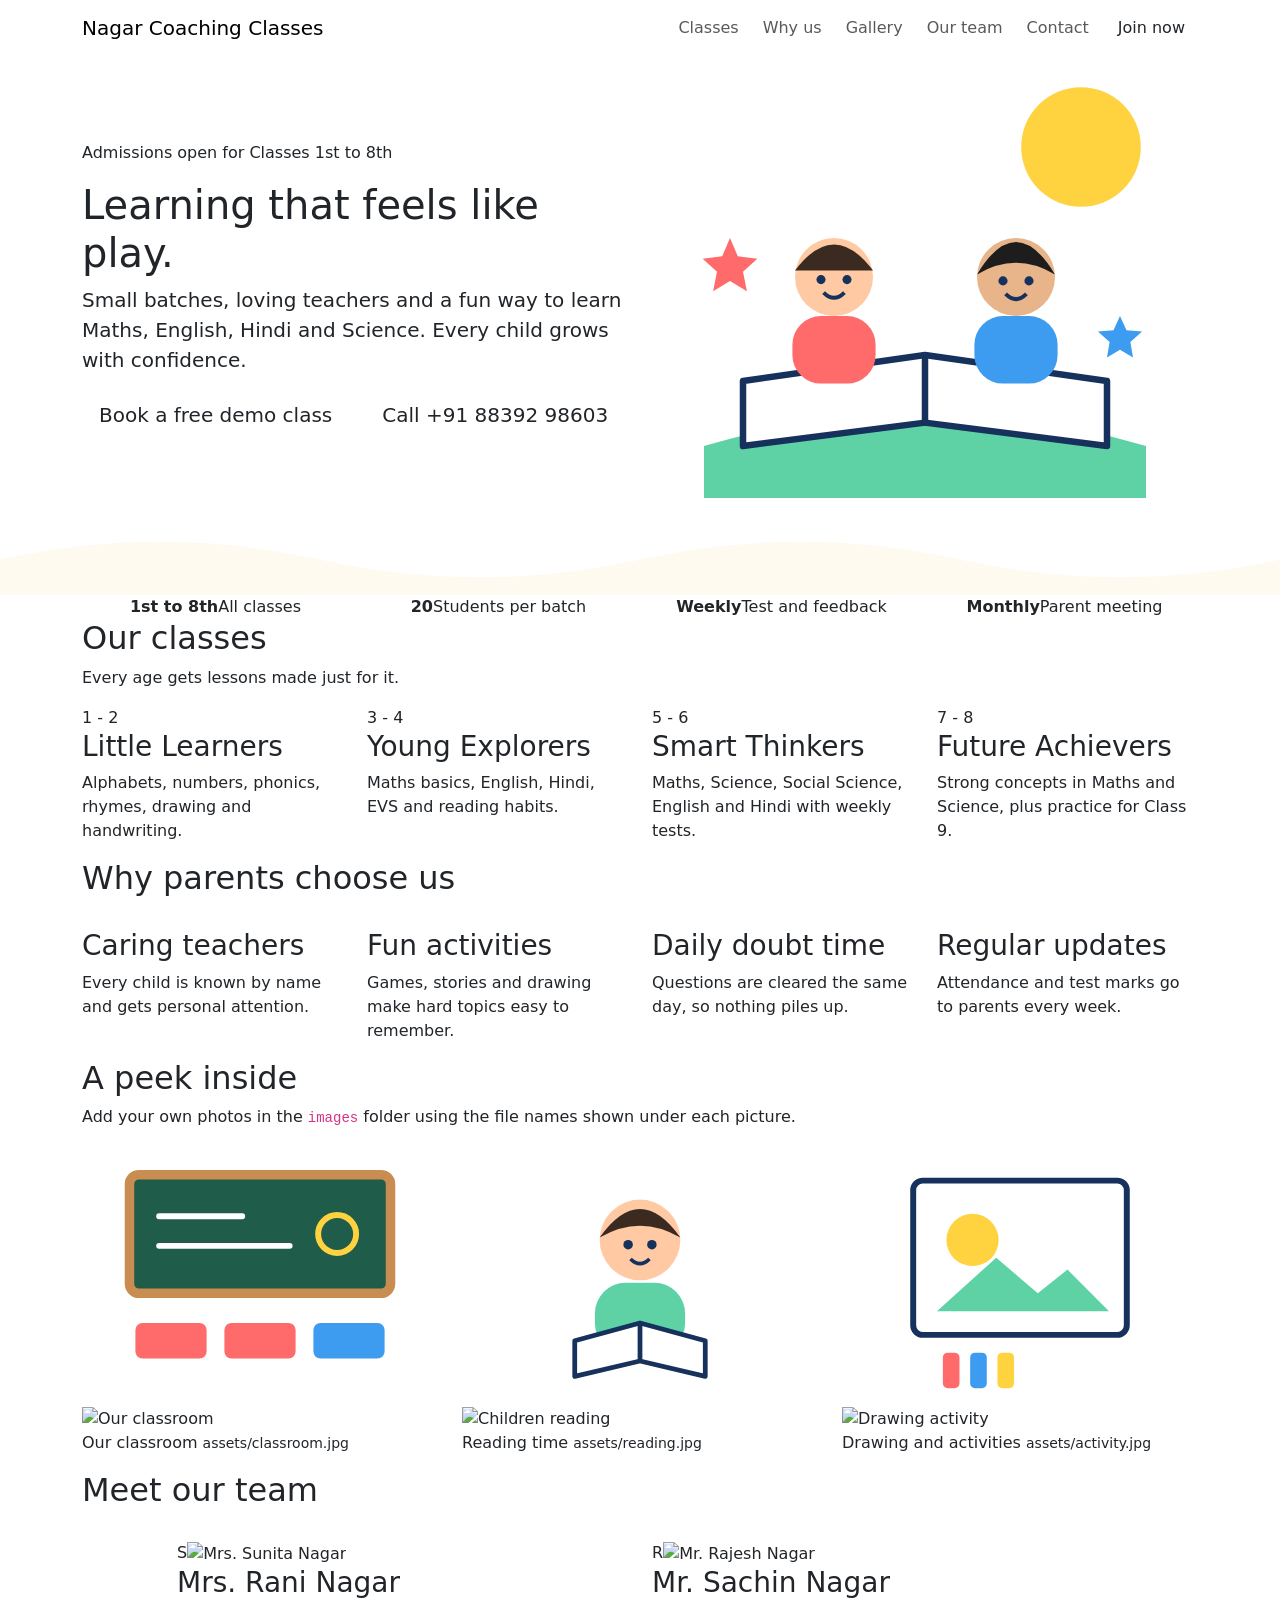
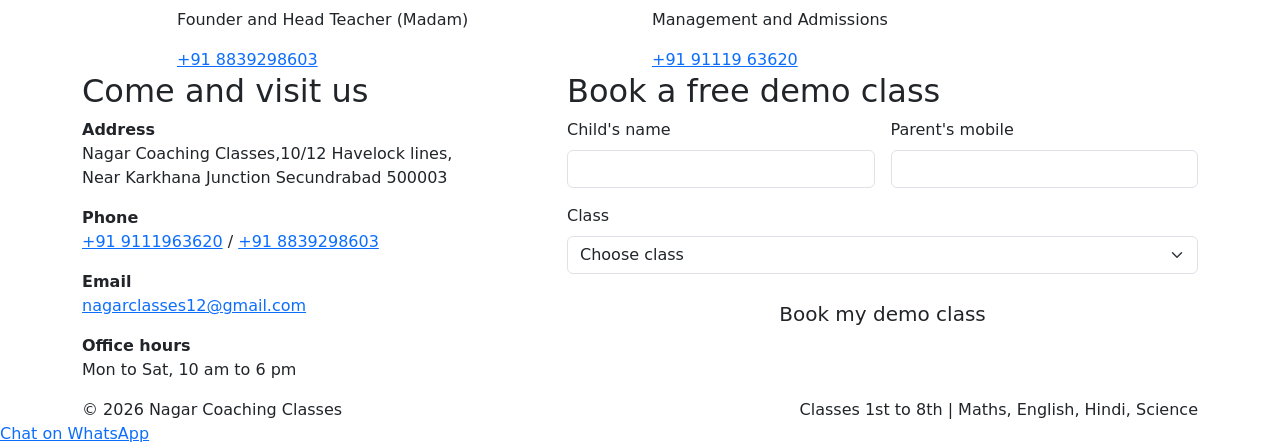
==== index.html @ 22ef724c "Create index.html for Nagar Coaching Classes Initial HTML structure for Nagar Coaching Classes websi" ====
<!DOCTYPE html>
<html lang="en">
<head>
  <meta charset="UTF-8">
  <meta name="viewport" content="width=device-width, initial-scale=1">
  <title>Nagar Coaching Classes | Classes 1st to 8th</title>
  <meta name="description" content="Fun, caring and result-oriented coaching for classes 1st to 8th.">
  <link rel="preconnect" href="https://fonts.googleapis.com">
  <link rel="preconnect" href="https://fonts.gstatic.com" crossorigin>
  <link href="https://fonts.googleapis.com/css2?family=Baloo+2:wght@600;800&family=Nunito:wght@400;700&display=swap" rel="stylesheet">
  <link href="https://cdn.jsdelivr.net/npm/bootstrap@5.3.3/dist/css/bootstrap.min.css" rel="stylesheet">
  <link href="assets/style.css" rel="stylesheet">
</head>
<body>

<!-- EDIT YOUR DETAILS: search this file for the word EDIT -->

<nav class="navbar navbar-expand-lg sticky-top nav-main">
  <div class="container">
    <a class="navbar-brand" href="#home">Nagar <span>Coaching Classes</span></a>
    <button class="navbar-toggler" type="button" data-bs-toggle="collapse" data-bs-target="#menu" aria-controls="menu" aria-expanded="false" aria-label="Open menu">
      <span class="navbar-toggler-icon"></span>
    </button>
    <div class="collapse navbar-collapse" id="menu">
      <ul class="navbar-nav ms-auto align-items-lg-center gap-lg-2">
        <li class="nav-item"><a class="nav-link" href="#classes">Classes</a></li>
        <li class="nav-item"><a class="nav-link" href="#why">Why us</a></li>
        <li class="nav-item"><a class="nav-link" href="#gallery">Gallery</a></li>
        <li class="nav-item"><a class="nav-link" href="#team">Our team</a></li>
        <li class="nav-item"><a class="nav-link" href="#contact">Contact</a></li>
        <li class="nav-item"><a class="btn btn-sun" href="#contact">Join now</a></li>
      </ul>
    </div>
  </div>
</nav>

<!-- HERO -->
<header id="home" class="hero">
  <span class="blob b1"></span><span class="blob b2"></span>
  <div class="container position-relative">
    <div class="row align-items-center g-4">
      <div class="col-lg-6">
        <p class="tag">Admissions open for Classes 1st to 8th</p>
        <h1>Learning that feels like <span class="hl">play</span>.</h1>
        <p class="lead">Small batches, loving teachers and a fun way to learn Maths, English, Hindi and Science. Every child grows with confidence.</p>
        <div class="d-flex flex-wrap gap-3">
          <a href="#contact" class="btn btn-sun btn-lg">Book a free demo class</a>
            <a href="tel:+919876543210" class="btn btn-white btn-lg">Call +91 88392 98603</a>
        </div>
      </div>
      <div class="col-lg-6">
        <svg class="hero-art" viewBox="0 0 420 360" role="img" aria-label="Illustration of happy children reading under the sun">
          <circle cx="330" cy="70" r="46" fill="#ffd23f"/>
          <ellipse cx="90" cy="70" rx="50" ry="20" fill="#fff"/><ellipse cx="125" cy="62" rx="34" ry="18" fill="#fff"/>
          <path d="M40 300 Q210 250 380 300 V340 H40Z" fill="#5ed1a5"/>
          <path d="M70 250 L210 230 L350 250 V300 L210 282 L70 300Z" fill="#fff" stroke="#16315c" stroke-width="5" stroke-linejoin="round"/>
          <path d="M210 230 V282" stroke="#16315c" stroke-width="5"/>
          <circle cx="140" cy="170" r="30" fill="#ffc9a3"/><path d="M110 165 Q140 125 170 165Z" fill="#3b2a20"/><circle cx="130" cy="172" r="3.5" fill="#16315c"/><circle cx="150" cy="172" r="3.5" fill="#16315c"/><path d="M132 182 Q140 190 148 182" stroke="#16315c" stroke-width="3" fill="none"/><rect x="108" y="200" width="64" height="52" rx="22" fill="#ff6b6b"/>
          <circle cx="280" cy="170" r="30" fill="#e8b48a"/><path d="M250 168 Q280 118 310 168 Q280 150 250 168Z" fill="#1d1d1d"/><circle cx="270" cy="173" r="3.5" fill="#16315c"/><circle cx="290" cy="173" r="3.5" fill="#16315c"/><path d="M272 183 Q280 191 288 183" stroke="#16315c" stroke-width="3" fill="none"/><rect x="248" y="200" width="64" height="52" rx="22" fill="#3d9cf0"/>
          <path d="M60 140l6 14 15 2-11 10 3 15-13-8-13 8 3-15-11-10 15-2z" fill="#ff6b6b"/>
          <path d="M360 200l5 11 12 1-9 8 2 12-10-6-10 6 2-12-9-8 12-1z" fill="#3d9cf0"/>
        </svg>
      </div>
    </div>
  </div>
  <svg class="wave" viewBox="0 0 1440 80" preserveAspectRatio="none" aria-hidden="true"><path d="M0 40 Q180 0 360 40 T720 40 T1080 40 T1440 40 V80 H0Z" fill="#fffaf0"/></svg>
</header>

<!-- STATS -->
<section class="stats">
  <div class="container">
    <div class="row g-3 text-center">
      <div class="col-6 col-md-3"><div class="stat s1"><b>1st to 8th</b><span>All classes</span></div></div>
      <div class="col-6 col-md-3"><div class="stat s2"><b>20</b><span>Students per batch</span></div></div>
      <div class="col-6 col-md-3"><div class="stat s3"><b>Weekly</b><span>Test and feedback</span></div></div>
      <div class="col-6 col-md-3"><div class="stat s4"><b>Monthly</b><span>Parent meeting</span></div></div>
    </div>
  </div>
</section>

<!-- CLASSES -->
<section id="classes" class="section">
  <div class="container">
    <h2 class="section-title">Our classes</h2>
    <p class="section-sub">Every age gets lessons made just for it.</p>
    <div class="row g-4">
      <div class="col-sm-6 col-lg-3"><div class="cls c1"><div class="num">1 - 2</div><h3>Little Learners</h3><p>Alphabets, numbers, phonics, rhymes, drawing and handwriting.</p></div></div>
      <div class="col-sm-6 col-lg-3"><div class="cls c2"><div class="num">3 - 4</div><h3>Young Explorers</h3><p>Maths basics, English, Hindi, EVS and reading habits.</p></div></div>
      <div class="col-sm-6 col-lg-3"><div class="cls c3"><div class="num">5 - 6</div><h3>Smart Thinkers</h3><p>Maths, Science, Social Science, English and Hindi with weekly tests.</p></div></div>
      <div class="col-sm-6 col-lg-3"><div class="cls c4"><div class="num">7 - 8</div><h3>Future Achievers</h3><p>Strong concepts in Maths and Science, plus practice for Class 9.</p></div></div>
    </div>
  </div>
</section>

<!-- WHY US -->
<section id="why" class="section why">
  <div class="container">
    <h2 class="section-title">Why parents choose us</h2>
    <div class="row g-4 mt-1">
      <div class="col-md-6 col-lg-3"><h3 class="point p1">Caring teachers</h3><p>Every child is known by name and gets personal attention.</p></div>
      <div class="col-md-6 col-lg-3"><h3 class="point p2">Fun activities</h3><p>Games, stories and drawing make hard topics easy to remember.</p></div>
      <div class="col-md-6 col-lg-3"><h3 class="point p3">Daily doubt time</h3><p>Questions are cleared the same day, so nothing piles up.</p></div>
      <div class="col-md-6 col-lg-3"><h3 class="point p4">Regular updates</h3><p>Attendance and test marks go to parents every week.</p></div>
    </div>
  </div>
</section>

<!-- GALLERY: each box shows a drawing. For a real photo, save a file with the same name in the "images" folder and it will replace the drawing. -->
<section id="gallery" class="section">
  <div class="container">
    <h2 class="section-title">A peek inside</h2>
    <p class="section-sub">Add your own photos in the <code>images</code> folder using the file names shown under each picture.</p>
    <div class="row g-4">
      <div class="col-md-4">
        <figure class="shot" style="--bg:#d9f0ff">
          <svg viewBox="0 0 300 220" aria-hidden="true"><rect x="40" y="25" width="220" height="100" rx="8" fill="#1f5c4a" stroke="#c98d52" stroke-width="8"/><path d="M65 60h70M65 85h110" stroke="#fff" stroke-width="5" stroke-linecap="round"/><circle cx="215" cy="75" r="16" fill="none" stroke="#ffd23f" stroke-width="5"/><rect x="45" y="150" width="60" height="30" rx="6" fill="#ff6b6b"/><rect x="120" y="150" width="60" height="30" rx="6" fill="#ff6b6b"/><rect x="195" y="150" width="60" height="30" rx="6" fill="#3d9cf0"/></svg>
          <img src="assets/classroom.jpg" alt="Our classroom" loading="lazy" onerror="this.onerror=null;this.src='assets/classroom.svg'">
          <figcaption>Our classroom <small>assets/classroom.jpg</small></figcaption>
        </figure>
      </div>
      <div class="col-md-4">
        <figure class="shot" style="--bg:#ffe9b8">
          <svg viewBox="0 0 300 220" aria-hidden="true"><circle cx="150" cy="80" r="34" fill="#ffc9a3"/><path d="M116 78Q150 30 184 78Q150 58 116 78Z" fill="#3b2a20"/><circle cx="140" cy="84" r="4" fill="#16315c"/><circle cx="160" cy="84" r="4" fill="#16315c"/><path d="M142 96Q150 104 158 96" stroke="#16315c" stroke-width="3" fill="none"/><rect x="112" y="116" width="76" height="60" rx="26" fill="#5ed1a5"/><path d="M95 165L150 150L205 165V195L150 182L95 195Z" fill="#fff" stroke="#16315c" stroke-width="4" stroke-linejoin="round"/><path d="M150 150V182" stroke="#16315c" stroke-width="4"/></svg>
          <img src="assets/reading.jpg" alt="Children reading" loading="lazy" onerror="this.onerror=null;this.src='assets/reading.svg'">
          <figcaption>Reading time <small>assets/reading.jpg</small></figcaption>
        </figure>
      </div>
      <div class="col-md-4">
        <figure class="shot" style="--bg:#ffd9d9">
          <svg viewBox="0 0 300 220" aria-hidden="true"><rect x="60" y="30" width="180" height="130" rx="8" fill="#fff" stroke="#16315c" stroke-width="5"/><circle cx="110" cy="80" r="22" fill="#ffd23f"/><path d="M80 140L130 95L165 125L190 105L225 140Z" fill="#5ed1a5"/><rect x="85" y="175" width="14" height="30" rx="4" fill="#ff6b6b"/><rect x="108" y="175" width="14" height="30" rx="4" fill="#3d9cf0"/><rect x="131" y="175" width="14" height="30" rx="4" fill="#ffd23f"/></svg>
          <img src="assets/activity.jpg" alt="Drawing activity" loading="lazy" onerror="this.onerror=null;this.src='assets/activity.svg'">
          <figcaption>Drawing and activities <small>assets/activity.jpg</small></figcaption>
        </figure>
      </div>
    </div>
  </div>
</section>

<!-- TEAM: EDIT names, phone numbers and photos (assets/madam.jpg, assets/manager.jpg) -->
<section id="team" class="section why">
  <div class="container">
    <h2 class="section-title">Meet our team</h2>
    <div class="row g-4 justify-content-center mt-1">
      <div class="col-md-6 col-lg-5">
        <div class="person">
          <div class="avatar" style="--c:#ff6b6b">S<img src="assets/madam.jpg" alt="Mrs. Sunita Nagar" onerror="this.onerror=null;this.src='assets/madam.svg'"></div>
          <div><h3>Mrs. Rani Nagar</h3><p class="role">Founder and Head Teacher (Madam)</p><a href="tel:+918839298603">+91 8839298603</a></div>
        </div>
      </div>
      <div class="col-md-6 col-lg-5">
        <div class="person">
          <div class="avatar" style="--c:#3d9cf0">R<img src="assets/manager.jpg" alt="Mr. Rajesh Nagar" onerror="this.onerror=null;this.src='assets/manager.svg'"></div>
          <div><h3>Mr. Sachin Nagar</h3><p class="role">Management and Admissions</p><a href="tel:+919111963620">+91 91119 63620</a></div>
        </div>
      </div>
    </div>
  </div>
</section>

<!-- CONTACT: EDIT address, phone, email -->
<section id="contact" class="section">
  <div class="container">
    <div class="row g-5">
      <div class="col-lg-5">
        <h2 class="section-title">Come and visit us</h2>
        <p><strong>Address</strong><br>Nagar Coaching Classes,10/12 Havelock lines,<br>Near Karkhana Junction Secundrabad 500003</p>
        <p><strong>Phone</strong><br><a href="tel:+919111963620">+91 9111963620</a> / <a href="tel:+918839298603">+91 8839298603</a></p>
        <p><strong>Email</strong><br><a href="nagarclasses12@gmail.com">nagarclasses12@gmail.com</a></p>
        <p><strong>Office hours</strong><br>Mon to Sat, 10 am to 6 pm</p>
      </div>
      <div class="col-lg-7">
        <div class="formbox">
          <h2 class="section-title">Book a free demo class</h2>
          <form action="thank-you.html" method="get" class="row g-3">
            <div class="col-md-6"><label for="name" class="form-label">Child's name</label><input type="text" class="form-control" id="name" name="child" required></div>
            <div class="col-md-6"><label for="phone" class="form-label">Parent's mobile</label><input type="tel" class="form-control" id="phone" name="phone" required></div>
            <div class="col-12"><label for="class" class="form-label">Class</label>
              <select class="form-select" id="class" name="cls" required>
                <option value="">Choose class</option>
                <option>1st</option><option>2nd</option><option>3rd</option><option>4th</option><option>5th</option><option>6th</option><option>7th</option><option>8th</option>
              </select></div>
            <div class="col-12"><button type="submit" class="btn btn-sun btn-lg w-100">Book my demo class</button></div>
          </form>
        </div>
      </div>
    </div>
  </div>
</section>

<footer class="footer">
  <div class="container d-flex flex-column flex-md-row justify-content-between gap-2">
    <span>&copy; <span id="year">2026</span> Nagar Coaching Classes</span>
    <span>Classes 1st to 8th | Maths, English, Hindi, Science</span>
  </div>
</footer>

<!-- WhatsApp button: EDIT number (country code first, no + or spaces) -->
<a class="wa" href="https://wa.me/918839298603s?text=Hello%2C%20I%20want%20to%20know%20about%20admission" target="_blank" rel="noopener">Chat on WhatsApp</a>

<script src="https://cdn.jsdelivr.net/npm/bootstrap@5.3.3/dist/js/bootstrap.bundle.min.js"></script>
<script>document.getElementById('year').textContent = new Date().getFullYear();</script>
</body>
</html>
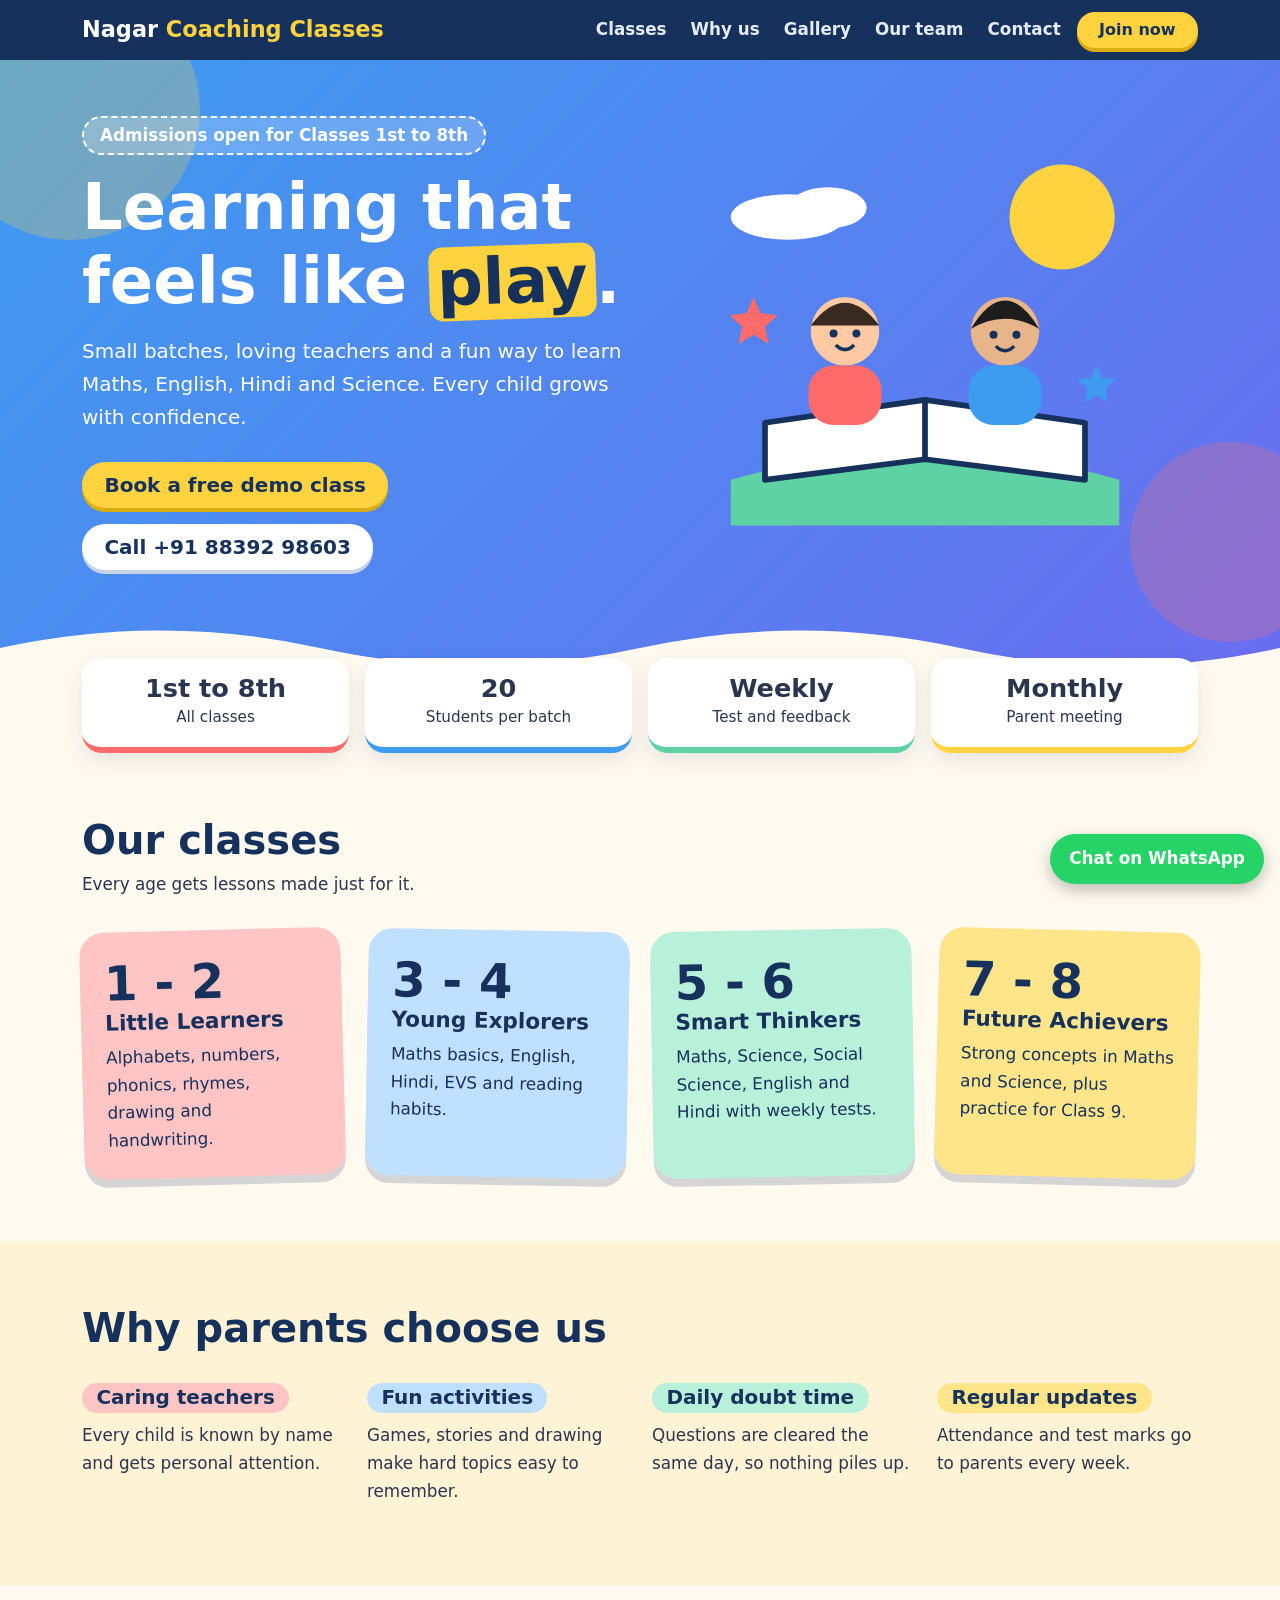
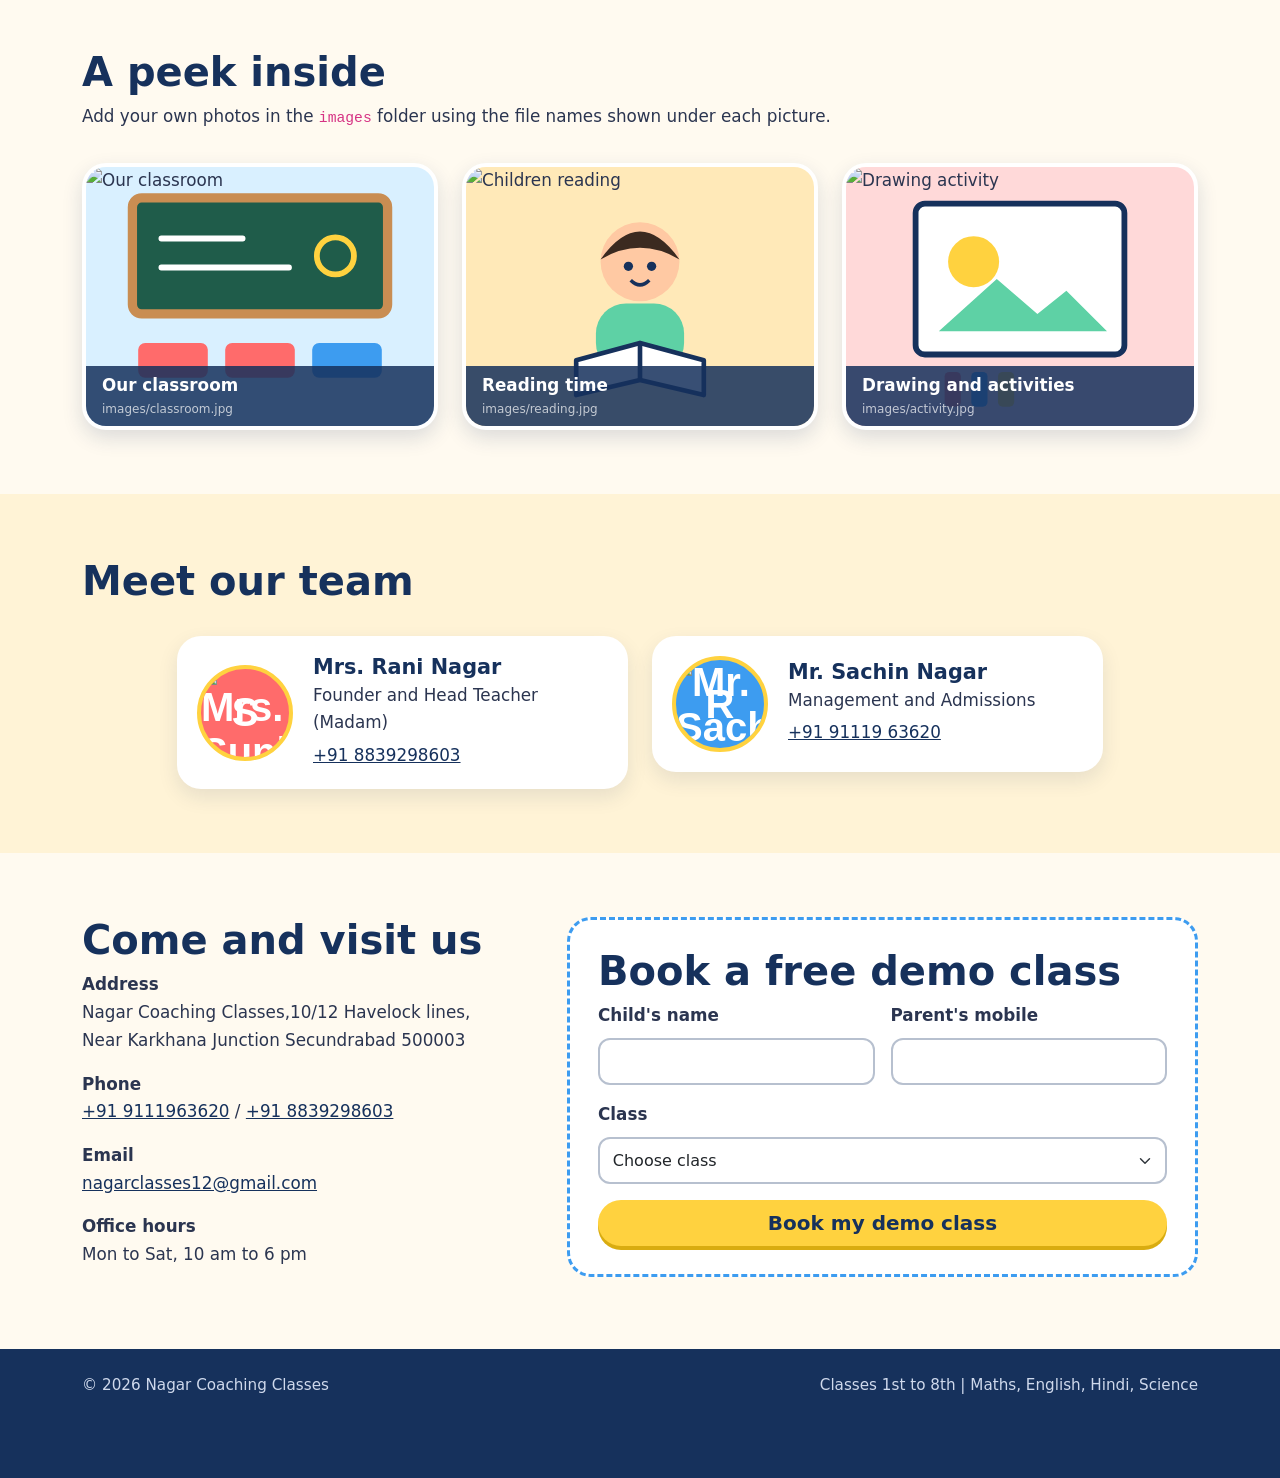
==== commit 3fb46d63: "Fix image paths and stylesheet link Updated image paths and stylesheet link in index.html." ====
--- a/index.html
+++ b/index.html
@@ -9,7 +9,7 @@
   <link rel="preconnect" href="https://fonts.gstatic.com" crossorigin>
   <link href="https://fonts.googleapis.com/css2?family=Baloo+2:wght@600;800&family=Nunito:wght@400;700&display=swap" rel="stylesheet">
   <link href="https://cdn.jsdelivr.net/npm/bootstrap@5.3.3/dist/css/bootstrap.min.css" rel="stylesheet">
-  <link href="assets/style.css" rel="stylesheet">
+  <link href="style.css" rel="stylesheet">
 </head>
 <body>
 
@@ -45,7 +45,7 @@
         <p class="lead">Small batches, loving teachers and a fun way to learn Maths, English, Hindi and Science. Every child grows with confidence.</p>
         <div class="d-flex flex-wrap gap-3">
           <a href="#contact" class="btn btn-sun btn-lg">Book a free demo class</a>
-            <a href="tel:+919876543210" class="btn btn-white btn-lg">Call +91 88392 98603</a>
+          <a href="tel:+919876543210" class="btn btn-white btn-lg">Call +91 88392 98603</a>
         </div>
       </div>
       <div class="col-lg-6">
@@ -114,42 +114,42 @@
       <div class="col-md-4">
         <figure class="shot" style="--bg:#d9f0ff">
           <svg viewBox="0 0 300 220" aria-hidden="true"><rect x="40" y="25" width="220" height="100" rx="8" fill="#1f5c4a" stroke="#c98d52" stroke-width="8"/><path d="M65 60h70M65 85h110" stroke="#fff" stroke-width="5" stroke-linecap="round"/><circle cx="215" cy="75" r="16" fill="none" stroke="#ffd23f" stroke-width="5"/><rect x="45" y="150" width="60" height="30" rx="6" fill="#ff6b6b"/><rect x="120" y="150" width="60" height="30" rx="6" fill="#ff6b6b"/><rect x="195" y="150" width="60" height="30" rx="6" fill="#3d9cf0"/></svg>
-          <img src="assets/classroom.jpg" alt="Our classroom" loading="lazy" onerror="this.onerror=null;this.src='assets/classroom.svg'">
-          <figcaption>Our classroom <small>assets/classroom.jpg</small></figcaption>
+          <img src="images/classroom.jpg" alt="Our classroom" loading="lazy" onerror="this.onerror=null;this.src='images/classroom.svg'">
+          <figcaption>Our classroom <small>images/classroom.jpg</small></figcaption>
         </figure>
       </div>
       <div class="col-md-4">
         <figure class="shot" style="--bg:#ffe9b8">
           <svg viewBox="0 0 300 220" aria-hidden="true"><circle cx="150" cy="80" r="34" fill="#ffc9a3"/><path d="M116 78Q150 30 184 78Q150 58 116 78Z" fill="#3b2a20"/><circle cx="140" cy="84" r="4" fill="#16315c"/><circle cx="160" cy="84" r="4" fill="#16315c"/><path d="M142 96Q150 104 158 96" stroke="#16315c" stroke-width="3" fill="none"/><rect x="112" y="116" width="76" height="60" rx="26" fill="#5ed1a5"/><path d="M95 165L150 150L205 165V195L150 182L95 195Z" fill="#fff" stroke="#16315c" stroke-width="4" stroke-linejoin="round"/><path d="M150 150V182" stroke="#16315c" stroke-width="4"/></svg>
-          <img src="assets/reading.jpg" alt="Children reading" loading="lazy" onerror="this.onerror=null;this.src='assets/reading.svg'">
-          <figcaption>Reading time <small>assets/reading.jpg</small></figcaption>
+          <img src="images/reading.jpg" alt="Children reading" loading="lazy" onerror="this.onerror=null;this.src='images/reading.svg'">
+          <figcaption>Reading time <small>images/reading.jpg</small></figcaption>
         </figure>
       </div>
       <div class="col-md-4">
         <figure class="shot" style="--bg:#ffd9d9">
           <svg viewBox="0 0 300 220" aria-hidden="true"><rect x="60" y="30" width="180" height="130" rx="8" fill="#fff" stroke="#16315c" stroke-width="5"/><circle cx="110" cy="80" r="22" fill="#ffd23f"/><path d="M80 140L130 95L165 125L190 105L225 140Z" fill="#5ed1a5"/><rect x="85" y="175" width="14" height="30" rx="4" fill="#ff6b6b"/><rect x="108" y="175" width="14" height="30" rx="4" fill="#3d9cf0"/><rect x="131" y="175" width="14" height="30" rx="4" fill="#ffd23f"/></svg>
-          <img src="assets/activity.jpg" alt="Drawing activity" loading="lazy" onerror="this.onerror=null;this.src='assets/activity.svg'">
-          <figcaption>Drawing and activities <small>assets/activity.jpg</small></figcaption>
+          <img src="images/activity.jpg" alt="Drawing activity" loading="lazy" onerror="this.onerror=null;this.src='images/activity.svg'">
+          <figcaption>Drawing and activities <small>images/activity.jpg</small></figcaption>
         </figure>
       </div>
     </div>
   </div>
 </section>
 
-<!-- TEAM: EDIT names, phone numbers and photos (assets/madam.jpg, assets/manager.jpg) -->
+<!-- TEAM: EDIT names, phone numbers and photos (images/madam.jpg, images/manager.jpg) -->
 <section id="team" class="section why">
   <div class="container">
     <h2 class="section-title">Meet our team</h2>
     <div class="row g-4 justify-content-center mt-1">
       <div class="col-md-6 col-lg-5">
         <div class="person">
-          <div class="avatar" style="--c:#ff6b6b">S<img src="assets/madam.jpg" alt="Mrs. Sunita Nagar" onerror="this.onerror=null;this.src='assets/madam.svg'"></div>
+          <div class="avatar" style="--c:#ff6b6b">S<img src="images/madam.jpg" alt="Mrs. Sunita Nagar" onerror="this.onerror=null;this.src='images/madam.svg'"></div>
           <div><h3>Mrs. Rani Nagar</h3><p class="role">Founder and Head Teacher (Madam)</p><a href="tel:+918839298603">+91 8839298603</a></div>
         </div>
       </div>
       <div class="col-md-6 col-lg-5">
         <div class="person">
-          <div class="avatar" style="--c:#3d9cf0">R<img src="assets/manager.jpg" alt="Mr. Rajesh Nagar" onerror="this.onerror=null;this.src='assets/manager.svg'"></div>
+          <div class="avatar" style="--c:#3d9cf0">R<img src="images/manager.jpg" alt="Mr. Sachin Nagar" onerror="this.onerror=null;this.src='images/manager.svg'"></div>
           <div><h3>Mr. Sachin Nagar</h3><p class="role">Management and Admissions</p><a href="tel:+919111963620">+91 91119 63620</a></div>
         </div>
       </div>
--- a/style.css
+++ b/style.css
@@ -0,0 +1,104 @@
+/* Nagar Coaching Classes - colorful kid-friendly theme on top of Bootstrap 5 */
+:root {
+  --navy: #16315c;
+  --sun: #ffd23f;
+  --coral: #ff6b6b;
+  --sky: #3d9cf0;
+  --mint: #5ed1a5;
+  --cream: #fffaf0;
+  --text: #2b3550;
+}
+
+html { scroll-behavior: smooth; scroll-padding-top: 70px; }
+body { font-family: "Nunito", system-ui, sans-serif; font-size: 1.05rem; line-height: 1.65; color: var(--text); background: var(--cream); }
+h1, h2, h3, .navbar-brand, .num, .stat b { font-family: "Baloo 2", system-ui, sans-serif; line-height: 1.15; }
+a { color: var(--navy); }
+a:focus-visible, .btn:focus-visible, .form-control:focus, .form-select:focus { outline: 3px solid var(--navy); outline-offset: 2px; box-shadow: none; }
+
+/* Navbar */
+.nav-main { background: var(--navy); }
+.nav-main .navbar-brand { color: #fff; font-weight: 800; font-size: 1.4rem; }
+.nav-main .navbar-brand span { color: var(--sun); }
+.nav-main .nav-link { color: #e5ecf8; font-weight: 700; }
+.nav-main .nav-link:hover { color: var(--sun); }
+.nav-main .navbar-toggler { border-color: rgba(255,255,255,.5); }
+.nav-main .navbar-toggler-icon { filter: invert(1); }
+
+/* Buttons */
+.btn { border-radius: 50px; font-weight: 800; padding-left: 1.4rem; padding-right: 1.4rem; transition: transform .15s; }
+.btn:hover { transform: translateY(-2px); }
+.btn-sun { background: var(--sun); color: var(--navy); border: 0; box-shadow: 0 4px 0 #d9ac10; }
+.btn-sun:hover { background: #ffdc66; color: var(--navy); }
+.btn-white { background: #fff; color: var(--navy); border: 0; box-shadow: 0 4px 0 #c9d3e6; }
+
+/* Hero */
+.hero { position: relative; overflow: hidden; background: linear-gradient(135deg, #3d9cf0 0%, #6a6df0 100%); color: #fff; padding: 3.5rem 0 7rem; }
+.hero h1 { font-weight: 800; font-size: clamp(2.3rem, 6vw, 4rem); margin-bottom: 1rem; }
+.hero .hl { background: var(--sun); color: var(--navy); padding: 0 .5rem; border-radius: 14px; display: inline-block; transform: rotate(-2deg); }
+.hero .lead { max-width: 34rem; margin-bottom: 1.75rem; }
+.tag { display: inline-block; background: rgba(255,255,255,.2); border: 2px dashed #fff; border-radius: 50px; padding: .25rem 1rem; font-weight: 700; margin-bottom: 1rem; }
+.hero-art { width: 100%; max-width: 480px; display: block; margin: 0 auto; animation: bob 4s ease-in-out infinite; }
+.blob { position: absolute; border-radius: 50%; opacity: .25; }
+.b1 { width: 260px; height: 260px; background: var(--sun); top: -80px; left: -60px; }
+.b2 { width: 200px; height: 200px; background: var(--coral); bottom: 40px; right: -50px; }
+.wave { position: absolute; bottom: -1px; left: 0; width: 100%; height: 70px; display: block; }
+@keyframes bob { 50% { transform: translateY(-12px); } }
+@media (prefers-reduced-motion: reduce) { html { scroll-behavior: auto; } .hero-art { animation: none; } .btn { transition: none; } }
+
+/* Stats */
+.stats { margin-top: -2.5rem; position: relative; z-index: 2; }
+.stat { background: #fff; border-radius: 20px; padding: 1rem .5rem; border-bottom: 6px solid; box-shadow: 0 8px 20px rgba(22,49,92,.1); }
+.stat b { display: block; font-size: 1.6rem; font-weight: 800; }
+.stat span { font-size: .95rem; }
+.s1 { border-color: var(--coral); } .s2 { border-color: var(--sky); } .s3 { border-color: var(--mint); } .s4 { border-color: var(--sun); }
+
+/* Sections */
+.section { padding: 4rem 0; }
+.why { background: #fff3d6; }
+.section-title { font-weight: 800; font-size: clamp(1.8rem, 4vw, 2.5rem); color: var(--navy); margin-bottom: .5rem; }
+.section-sub { margin-bottom: 2rem; }
+
+/* Class cards: each tilts slightly, in its own color */
+.cls { height: 100%; border-radius: 24px; padding: 1.5rem; color: var(--navy); box-shadow: 0 8px 0 rgba(22,49,92,.18); }
+.cls .num { font-size: 3rem; font-weight: 800; }
+.cls h3 { font-weight: 800; font-size: 1.35rem; }
+.cls p { margin: 0; }
+.c1 { background: #ffc4c4; transform: rotate(-1.5deg); }
+.c2 { background: #bfe0ff; transform: rotate(1deg); }
+.c3 { background: #b8f0d9; transform: rotate(-1deg); }
+.c4 { background: #ffe58a; transform: rotate(1.5deg); }
+
+/* Why points */
+.point { font-weight: 800; font-size: 1.25rem; display: inline-block; padding: .2rem .9rem; border-radius: 50px; color: var(--navy); margin-bottom: .6rem; }
+.p1 { background: #ffc4c4; } .p2 { background: #bfe0ff; } .p3 { background: #b8f0d9; } .p4 { background: #ffe58a; }
+
+/* Gallery: drawing underneath, real photo on top if the file exists */
+.shot { position: relative; margin: 0; border-radius: 24px; overflow: hidden; background: var(--bg); border: 4px solid #fff; box-shadow: 0 8px 20px rgba(22,49,92,.15); aspect-ratio: 4 / 3; }
+.shot svg, .shot img { position: absolute; inset: 0; width: 100%; height: 100%; }
+.shot img { object-fit: cover; }
+.shot figcaption { position: absolute; left: 0; right: 0; bottom: 0; z-index: 2; background: rgba(22,49,92,.85); color: #fff; padding: .4rem 1rem; font-weight: 700; }
+.shot small { display: block; font-weight: 400; opacity: .7; font-size: .75rem; }
+
+/* Team */
+.person { display: flex; align-items: center; gap: 1.25rem; background: #fff; border-radius: 24px; padding: 1.25rem; box-shadow: 0 8px 20px rgba(22,49,92,.1); }
+.avatar { position: relative; flex: 0 0 96px; height: 96px; border-radius: 50%; background: var(--c); color: #fff; display: grid; place-items: center; font: 800 2.5rem "Baloo 2", sans-serif; overflow: hidden; border: 4px solid var(--sun); }
+.avatar img { position: absolute; inset: 0; width: 100%; height: 100%; object-fit: cover; }
+.person h3 { font-weight: 800; font-size: 1.3rem; color: var(--navy); margin: 0; }
+.role { margin: .1rem 0 .3rem; }
+
+/* Contact */
+.formbox { background: #fff; border-radius: 24px; padding: 1.75rem; border: 3px dashed var(--sky); }
+.form-control, .form-select { border: 2px solid #b7c0cf; border-radius: 12px; padding: .6rem .8rem; }
+.form-label { font-weight: 700; }
+
+/* Footer and WhatsApp */
+.footer { background: var(--navy); color: #cfd9ec; padding: 1.5rem 0 5rem; font-size: .95rem; }
+.wa { position: fixed; right: 16px; bottom: 16px; z-index: 50; background: #25d366; color: #fff; font-weight: 800; text-decoration: none; padding: .7rem 1.2rem; border-radius: 50px; box-shadow: 0 6px 16px rgba(0,0,0,.25); }
+.wa:hover { color: #fff; background: #1ebe5b; }
+
+@media (max-width: 575.98px) {
+  .hero { padding: 2.5rem 0 6rem; }
+  .section { padding: 2.75rem 0; }
+  .person { flex-direction: column; text-align: center; }
+  .c1, .c2, .c3, .c4 { transform: none; }
+}
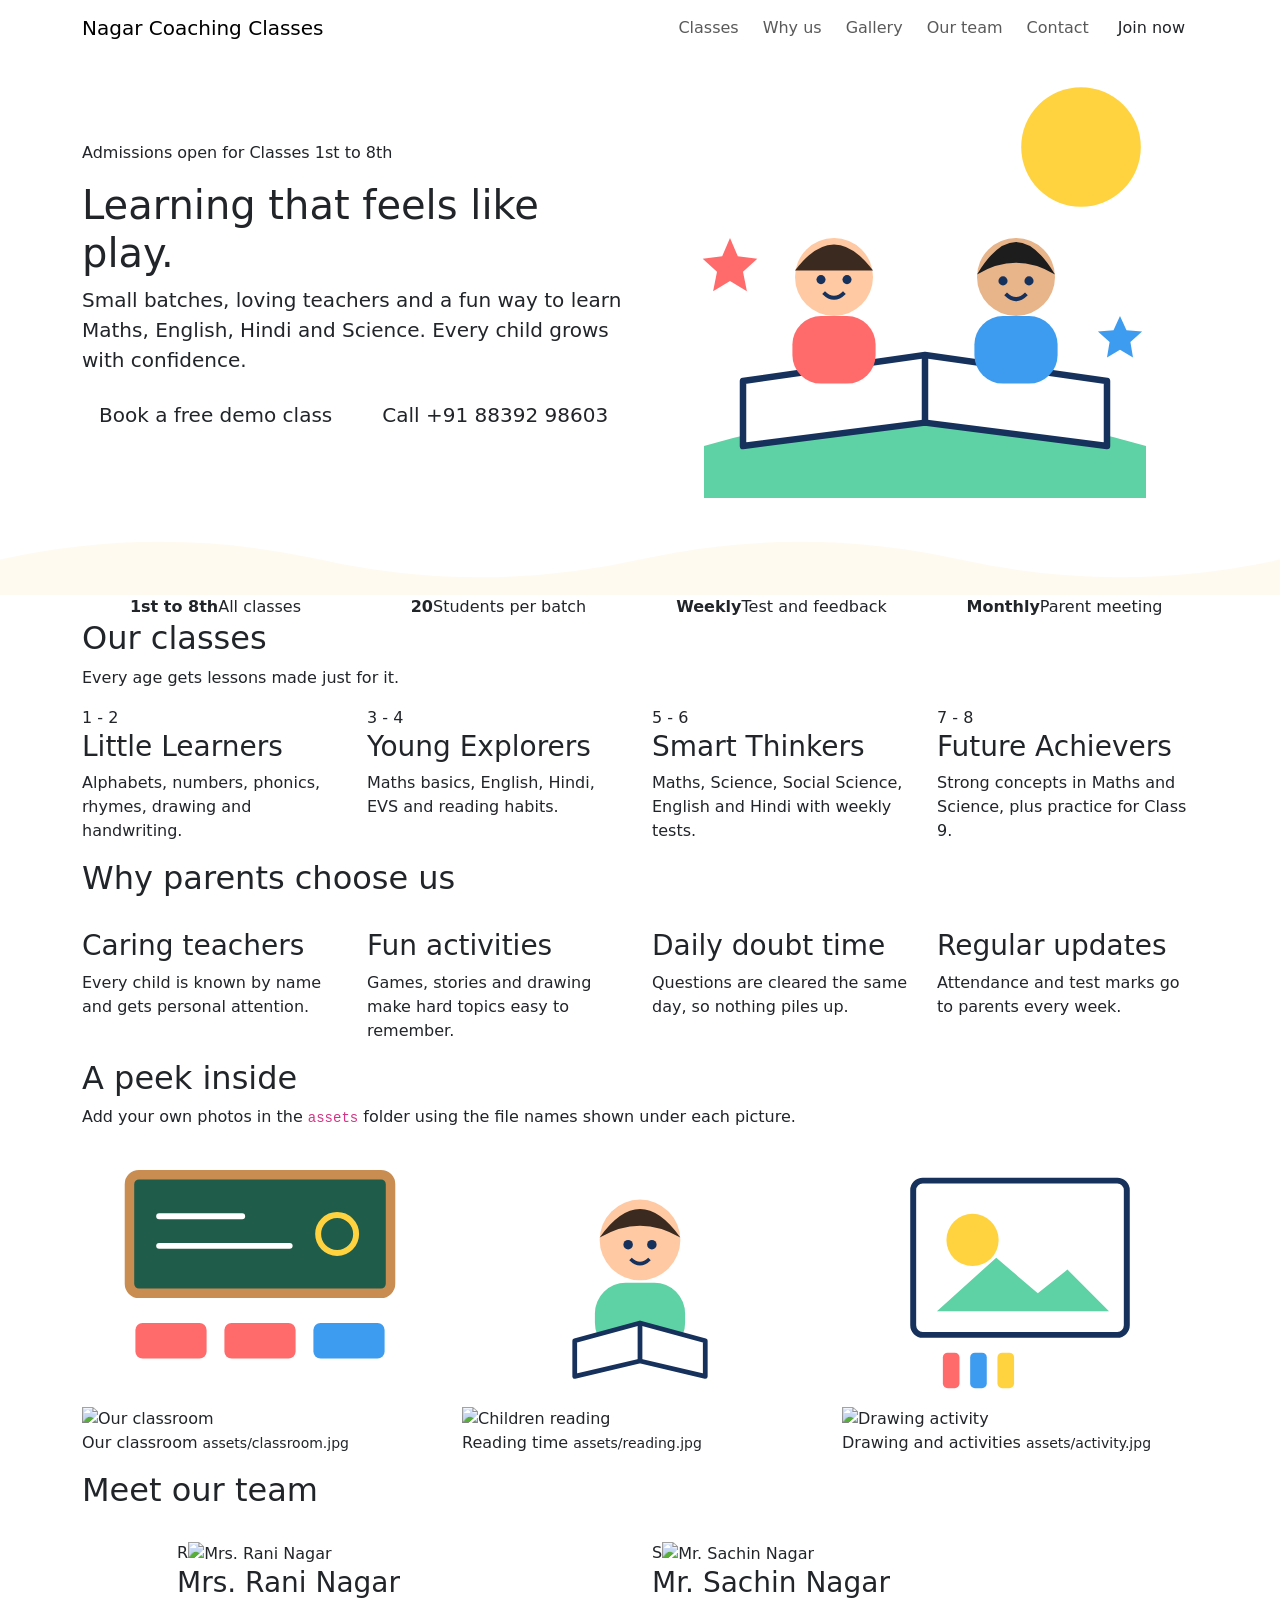
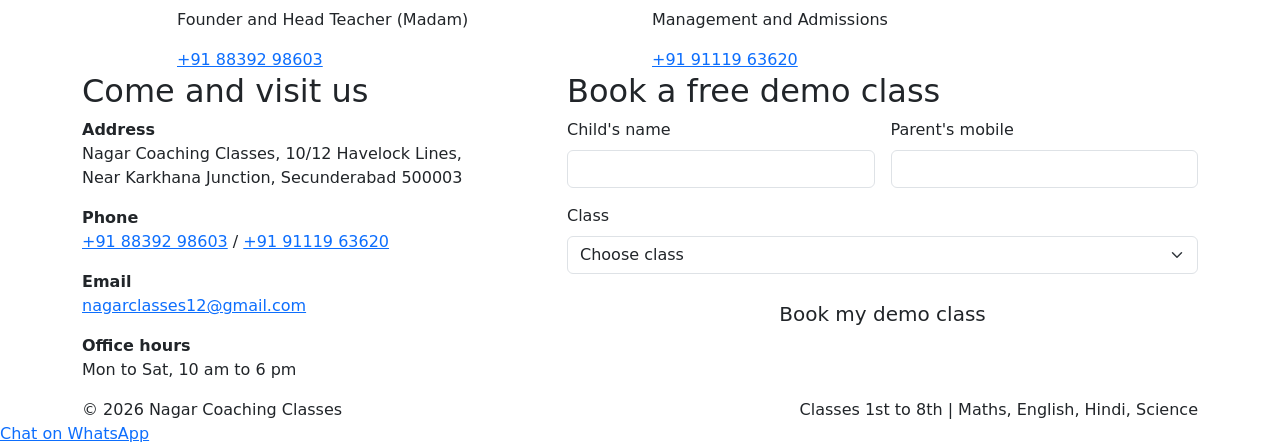
==== commit 60120648: "Refactor asset paths in index.html Updated file paths for styles and images to use the 'assets' dire" ====
--- a/index.html
+++ b/index.html
@@ -9,7 +9,7 @@
   <link rel="preconnect" href="https://fonts.gstatic.com" crossorigin>
   <link href="https://fonts.googleapis.com/css2?family=Baloo+2:wght@600;800&family=Nunito:wght@400;700&display=swap" rel="stylesheet">
   <link href="https://cdn.jsdelivr.net/npm/bootstrap@5.3.3/dist/css/bootstrap.min.css" rel="stylesheet">
-  <link href="style.css" rel="stylesheet">
+  <link href="assets/style.css" rel="stylesheet">
 </head>
 <body>
 
@@ -45,7 +45,7 @@
         <p class="lead">Small batches, loving teachers and a fun way to learn Maths, English, Hindi and Science. Every child grows with confidence.</p>
         <div class="d-flex flex-wrap gap-3">
           <a href="#contact" class="btn btn-sun btn-lg">Book a free demo class</a>
-          <a href="tel:+919876543210" class="btn btn-white btn-lg">Call +91 88392 98603</a>
+          <a href="tel:+918839298603" class="btn btn-white btn-lg">Call +91 88392 98603</a>
         </div>
       </div>
       <div class="col-lg-6">
@@ -105,51 +105,51 @@
   </div>
 </section>
 
-<!-- GALLERY: each box shows a drawing. For a real photo, save a file with the same name in the "images" folder and it will replace the drawing. -->
+<!-- GALLERY: each box shows a drawing. For a real photo, save a file with the same name in the "assets" folder and it will replace the drawing. -->
 <section id="gallery" class="section">
   <div class="container">
     <h2 class="section-title">A peek inside</h2>
-    <p class="section-sub">Add your own photos in the <code>images</code> folder using the file names shown under each picture.</p>
+    <p class="section-sub">Add your own photos in the <code>assets</code> folder using the file names shown under each picture.</p>
     <div class="row g-4">
       <div class="col-md-4">
         <figure class="shot" style="--bg:#d9f0ff">
           <svg viewBox="0 0 300 220" aria-hidden="true"><rect x="40" y="25" width="220" height="100" rx="8" fill="#1f5c4a" stroke="#c98d52" stroke-width="8"/><path d="M65 60h70M65 85h110" stroke="#fff" stroke-width="5" stroke-linecap="round"/><circle cx="215" cy="75" r="16" fill="none" stroke="#ffd23f" stroke-width="5"/><rect x="45" y="150" width="60" height="30" rx="6" fill="#ff6b6b"/><rect x="120" y="150" width="60" height="30" rx="6" fill="#ff6b6b"/><rect x="195" y="150" width="60" height="30" rx="6" fill="#3d9cf0"/></svg>
-          <img src="images/classroom.jpg" alt="Our classroom" loading="lazy" onerror="this.onerror=null;this.src='images/classroom.svg'">
-          <figcaption>Our classroom <small>images/classroom.jpg</small></figcaption>
+          <img src="assets/classroom.jpg" alt="Our classroom" loading="lazy" onerror="this.onerror=null;this.src='assets/classroom.svg'">
+          <figcaption>Our classroom <small>assets/classroom.jpg</small></figcaption>
         </figure>
       </div>
       <div class="col-md-4">
         <figure class="shot" style="--bg:#ffe9b8">
           <svg viewBox="0 0 300 220" aria-hidden="true"><circle cx="150" cy="80" r="34" fill="#ffc9a3"/><path d="M116 78Q150 30 184 78Q150 58 116 78Z" fill="#3b2a20"/><circle cx="140" cy="84" r="4" fill="#16315c"/><circle cx="160" cy="84" r="4" fill="#16315c"/><path d="M142 96Q150 104 158 96" stroke="#16315c" stroke-width="3" fill="none"/><rect x="112" y="116" width="76" height="60" rx="26" fill="#5ed1a5"/><path d="M95 165L150 150L205 165V195L150 182L95 195Z" fill="#fff" stroke="#16315c" stroke-width="4" stroke-linejoin="round"/><path d="M150 150V182" stroke="#16315c" stroke-width="4"/></svg>
-          <img src="images/reading.jpg" alt="Children reading" loading="lazy" onerror="this.onerror=null;this.src='images/reading.svg'">
-          <figcaption>Reading time <small>images/reading.jpg</small></figcaption>
+          <img src="assets/reading.jpg" alt="Children reading" loading="lazy" onerror="this.onerror=null;this.src='assets/reading.svg'">
+          <figcaption>Reading time <small>assets/reading.jpg</small></figcaption>
         </figure>
       </div>
       <div class="col-md-4">
         <figure class="shot" style="--bg:#ffd9d9">
           <svg viewBox="0 0 300 220" aria-hidden="true"><rect x="60" y="30" width="180" height="130" rx="8" fill="#fff" stroke="#16315c" stroke-width="5"/><circle cx="110" cy="80" r="22" fill="#ffd23f"/><path d="M80 140L130 95L165 125L190 105L225 140Z" fill="#5ed1a5"/><rect x="85" y="175" width="14" height="30" rx="4" fill="#ff6b6b"/><rect x="108" y="175" width="14" height="30" rx="4" fill="#3d9cf0"/><rect x="131" y="175" width="14" height="30" rx="4" fill="#ffd23f"/></svg>
-          <img src="images/activity.jpg" alt="Drawing activity" loading="lazy" onerror="this.onerror=null;this.src='images/activity.svg'">
-          <figcaption>Drawing and activities <small>images/activity.jpg</small></figcaption>
+          <img src="assets/activity.jpg" alt="Drawing activity" loading="lazy" onerror="this.onerror=null;this.src='assets/activity.svg'">
+          <figcaption>Drawing and activities <small>assets/activity.jpg</small></figcaption>
         </figure>
       </div>
     </div>
   </div>
 </section>
 
-<!-- TEAM: EDIT names, phone numbers and photos (images/madam.jpg, images/manager.jpg) -->
+<!-- TEAM: EDIT names, phone numbers and photos (assets/madam.jpg, assets/manager.jpg) -->
 <section id="team" class="section why">
   <div class="container">
     <h2 class="section-title">Meet our team</h2>
     <div class="row g-4 justify-content-center mt-1">
       <div class="col-md-6 col-lg-5">
         <div class="person">
-          <div class="avatar" style="--c:#ff6b6b">S<img src="images/madam.jpg" alt="Mrs. Sunita Nagar" onerror="this.onerror=null;this.src='images/madam.svg'"></div>
-          <div><h3>Mrs. Rani Nagar</h3><p class="role">Founder and Head Teacher (Madam)</p><a href="tel:+918839298603">+91 8839298603</a></div>
+          <div class="avatar" style="--c:#ff6b6b">R<img src="assets/madam.jpg" alt="Mrs. Rani Nagar" onerror="this.onerror=null;this.src='assets/madam.svg'"></div>
+          <div><h3>Mrs. Rani Nagar</h3><p class="role">Founder and Head Teacher (Madam)</p><a href="tel:+918839298603">+91 88392 98603</a></div>
         </div>
       </div>
       <div class="col-md-6 col-lg-5">
         <div class="person">
-          <div class="avatar" style="--c:#3d9cf0">R<img src="images/manager.jpg" alt="Mr. Sachin Nagar" onerror="this.onerror=null;this.src='images/manager.svg'"></div>
+          <div class="avatar" style="--c:#3d9cf0">S<img src="assets/manager.jpg" alt="Mr. Sachin Nagar" onerror="this.onerror=null;this.src='assets/manager.svg'"></div>
           <div><h3>Mr. Sachin Nagar</h3><p class="role">Management and Admissions</p><a href="tel:+919111963620">+91 91119 63620</a></div>
         </div>
       </div>
@@ -163,9 +163,9 @@
     <div class="row g-5">
       <div class="col-lg-5">
         <h2 class="section-title">Come and visit us</h2>
-        <p><strong>Address</strong><br>Nagar Coaching Classes,10/12 Havelock lines,<br>Near Karkhana Junction Secundrabad 500003</p>
-        <p><strong>Phone</strong><br><a href="tel:+919111963620">+91 9111963620</a> / <a href="tel:+918839298603">+91 8839298603</a></p>
-        <p><strong>Email</strong><br><a href="nagarclasses12@gmail.com">nagarclasses12@gmail.com</a></p>
+        <p><strong>Address</strong><br>Nagar Coaching Classes, 10/12 Havelock Lines,<br>Near Karkhana Junction, Secunderabad 500003</p>
+        <p><strong>Phone</strong><br><a href="tel:+918839298603">+91 88392 98603</a> / <a href="tel:+919111963620">+91 91119 63620</a></p>
+        <p><strong>Email</strong><br><a href="mailto:nagarclasses12@gmail.com">nagarclasses12@gmail.com</a></p>
         <p><strong>Office hours</strong><br>Mon to Sat, 10 am to 6 pm</p>
       </div>
       <div class="col-lg-7">
@@ -195,7 +195,7 @@
 </footer>
 
 <!-- WhatsApp button: EDIT number (country code first, no + or spaces) -->
-<a class="wa" href="https://wa.me/918839298603s?text=Hello%2C%20I%20want%20to%20know%20about%20admission" target="_blank" rel="noopener">Chat on WhatsApp</a>
+<a class="wa" href="https://wa.me/918839298603?text=Hello%2C%20I%20want%20to%20know%20about%20admission" target="_blank" rel="noopener">Chat on WhatsApp</a>
 
 <script src="https://cdn.jsdelivr.net/npm/bootstrap@5.3.3/dist/js/bootstrap.bundle.min.js"></script>
 <script>document.getElementById('year').textContent = new Date().getFullYear();</script>
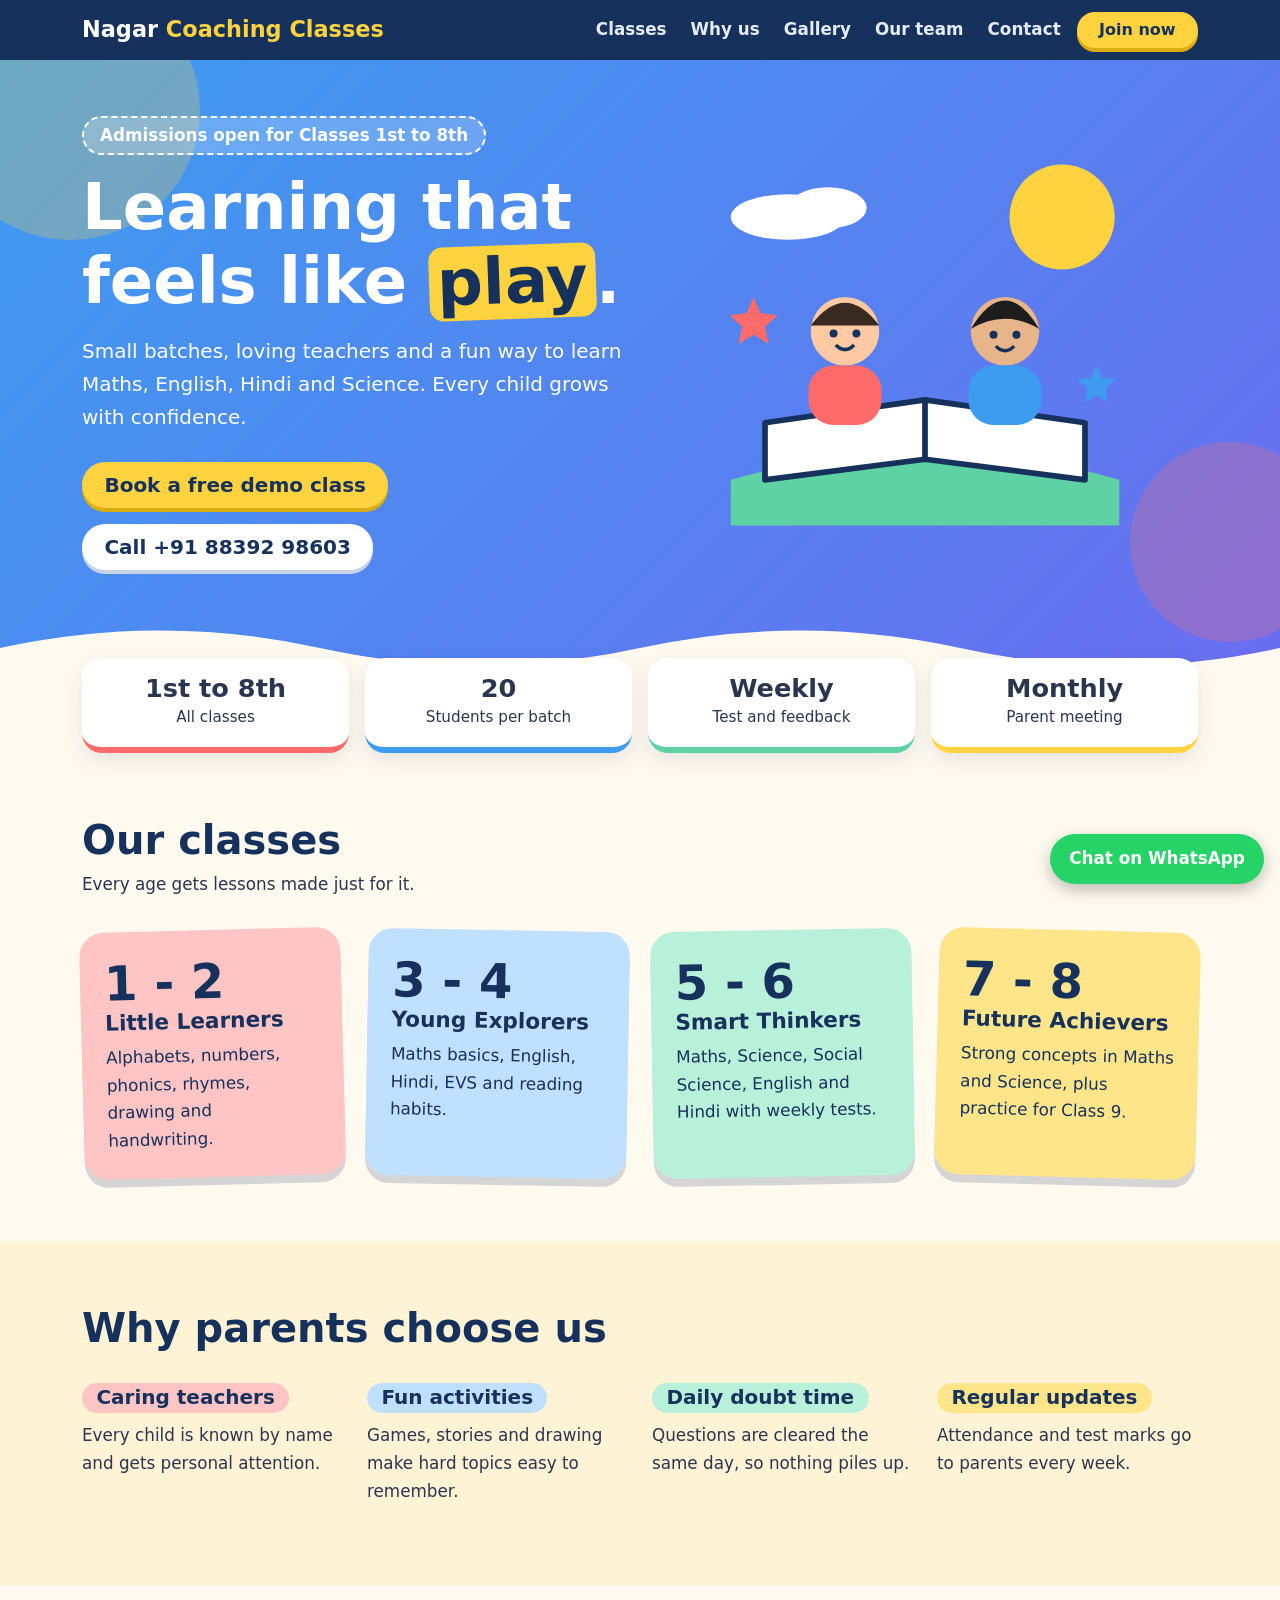
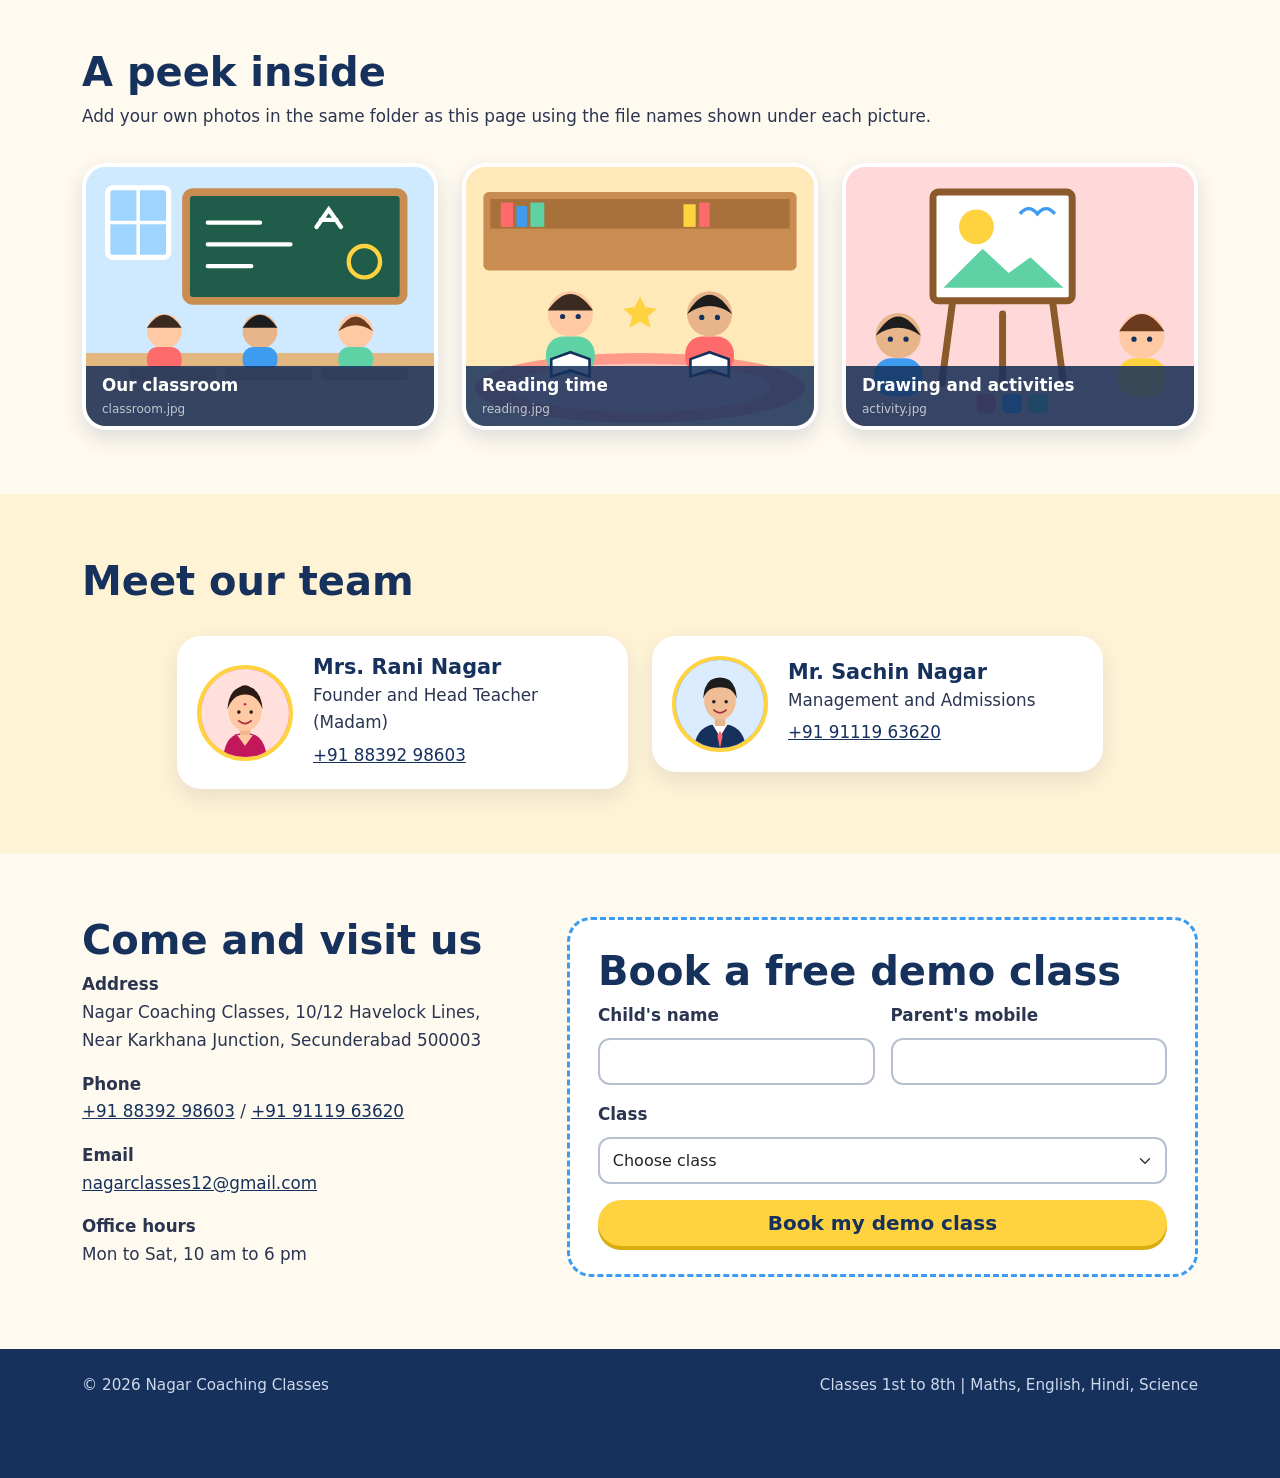
==== commit 06816d7d: "Refactor image paths in index.html Updated image paths and references in index.html to remove 'asset" ====
--- a/index.html
+++ b/index.html
@@ -9,7 +9,7 @@
   <link rel="preconnect" href="https://fonts.gstatic.com" crossorigin>
   <link href="https://fonts.googleapis.com/css2?family=Baloo+2:wght@600;800&family=Nunito:wght@400;700&display=swap" rel="stylesheet">
   <link href="https://cdn.jsdelivr.net/npm/bootstrap@5.3.3/dist/css/bootstrap.min.css" rel="stylesheet">
-  <link href="assets/style.css" rel="stylesheet">
+  <link href="style.css" rel="stylesheet">
 </head>
 <body>
 
@@ -105,51 +105,51 @@
   </div>
 </section>
 
-<!-- GALLERY: each box shows a drawing. For a real photo, save a file with the same name in the "assets" folder and it will replace the drawing. -->
+<!-- GALLERY: each box shows a drawing. For a real photo, save a file with the same name in the same folder as this page and it will replace the drawing. -->
 <section id="gallery" class="section">
   <div class="container">
     <h2 class="section-title">A peek inside</h2>
-    <p class="section-sub">Add your own photos in the <code>assets</code> folder using the file names shown under each picture.</p>
+    <p class="section-sub">Add your own photos in the same folder as this page using the file names shown under each picture.</p>
     <div class="row g-4">
       <div class="col-md-4">
         <figure class="shot" style="--bg:#d9f0ff">
           <svg viewBox="0 0 300 220" aria-hidden="true"><rect x="40" y="25" width="220" height="100" rx="8" fill="#1f5c4a" stroke="#c98d52" stroke-width="8"/><path d="M65 60h70M65 85h110" stroke="#fff" stroke-width="5" stroke-linecap="round"/><circle cx="215" cy="75" r="16" fill="none" stroke="#ffd23f" stroke-width="5"/><rect x="45" y="150" width="60" height="30" rx="6" fill="#ff6b6b"/><rect x="120" y="150" width="60" height="30" rx="6" fill="#ff6b6b"/><rect x="195" y="150" width="60" height="30" rx="6" fill="#3d9cf0"/></svg>
-          <img src="assets/classroom.jpg" alt="Our classroom" loading="lazy" onerror="this.onerror=null;this.src='assets/classroom.svg'">
-          <figcaption>Our classroom <small>assets/classroom.jpg</small></figcaption>
+          <img src="classroom.jpg" alt="Our classroom" loading="lazy" onerror="this.onerror=null;this.src='classroom.svg'">
+          <figcaption>Our classroom <small>classroom.jpg</small></figcaption>
         </figure>
       </div>
       <div class="col-md-4">
         <figure class="shot" style="--bg:#ffe9b8">
           <svg viewBox="0 0 300 220" aria-hidden="true"><circle cx="150" cy="80" r="34" fill="#ffc9a3"/><path d="M116 78Q150 30 184 78Q150 58 116 78Z" fill="#3b2a20"/><circle cx="140" cy="84" r="4" fill="#16315c"/><circle cx="160" cy="84" r="4" fill="#16315c"/><path d="M142 96Q150 104 158 96" stroke="#16315c" stroke-width="3" fill="none"/><rect x="112" y="116" width="76" height="60" rx="26" fill="#5ed1a5"/><path d="M95 165L150 150L205 165V195L150 182L95 195Z" fill="#fff" stroke="#16315c" stroke-width="4" stroke-linejoin="round"/><path d="M150 150V182" stroke="#16315c" stroke-width="4"/></svg>
-          <img src="assets/reading.jpg" alt="Children reading" loading="lazy" onerror="this.onerror=null;this.src='assets/reading.svg'">
-          <figcaption>Reading time <small>assets/reading.jpg</small></figcaption>
+          <img src="reading.jpg" alt="Children reading" loading="lazy" onerror="this.onerror=null;this.src='reading.svg'">
+          <figcaption>Reading time <small>reading.jpg</small></figcaption>
         </figure>
       </div>
       <div class="col-md-4">
         <figure class="shot" style="--bg:#ffd9d9">
           <svg viewBox="0 0 300 220" aria-hidden="true"><rect x="60" y="30" width="180" height="130" rx="8" fill="#fff" stroke="#16315c" stroke-width="5"/><circle cx="110" cy="80" r="22" fill="#ffd23f"/><path d="M80 140L130 95L165 125L190 105L225 140Z" fill="#5ed1a5"/><rect x="85" y="175" width="14" height="30" rx="4" fill="#ff6b6b"/><rect x="108" y="175" width="14" height="30" rx="4" fill="#3d9cf0"/><rect x="131" y="175" width="14" height="30" rx="4" fill="#ffd23f"/></svg>
-          <img src="assets/activity.jpg" alt="Drawing activity" loading="lazy" onerror="this.onerror=null;this.src='assets/activity.svg'">
-          <figcaption>Drawing and activities <small>assets/activity.jpg</small></figcaption>
+          <img src="activity.jpg" alt="Drawing activity" loading="lazy" onerror="this.onerror=null;this.src='activity.svg'">
+          <figcaption>Drawing and activities <small>activity.jpg</small></figcaption>
         </figure>
       </div>
     </div>
   </div>
 </section>
 
-<!-- TEAM: EDIT names, phone numbers and photos (assets/madam.jpg, assets/manager.jpg) -->
+<!-- TEAM: EDIT names, phone numbers and photos (madam.jpg, manager.jpg) -->
 <section id="team" class="section why">
   <div class="container">
     <h2 class="section-title">Meet our team</h2>
     <div class="row g-4 justify-content-center mt-1">
       <div class="col-md-6 col-lg-5">
         <div class="person">
-          <div class="avatar" style="--c:#ff6b6b">R<img src="assets/madam.jpg" alt="Mrs. Rani Nagar" onerror="this.onerror=null;this.src='assets/madam.svg'"></div>
+          <div class="avatar" style="--c:#ff6b6b">R<img src="madam.jpg" alt="Mrs. Rani Nagar" onerror="this.onerror=null;this.src='madam.svg'"></div>
           <div><h3>Mrs. Rani Nagar</h3><p class="role">Founder and Head Teacher (Madam)</p><a href="tel:+918839298603">+91 88392 98603</a></div>
         </div>
       </div>
       <div class="col-md-6 col-lg-5">
         <div class="person">
-          <div class="avatar" style="--c:#3d9cf0">S<img src="assets/manager.jpg" alt="Mr. Sachin Nagar" onerror="this.onerror=null;this.src='assets/manager.svg'"></div>
+          <div class="avatar" style="--c:#3d9cf0">S<img src="manager.jpg" alt="Mr. Sachin Nagar" onerror="this.onerror=null;this.src='manager.svg'"></div>
           <div><h3>Mr. Sachin Nagar</h3><p class="role">Management and Admissions</p><a href="tel:+919111963620">+91 91119 63620</a></div>
         </div>
       </div>
--- a/style.css
+++ b/style.css
@@ -0,0 +1,104 @@
+/* Nagar Coaching Classes - colorful kid-friendly theme on top of Bootstrap 5 */
+:root {
+  --navy: #16315c;
+  --sun: #ffd23f;
+  --coral: #ff6b6b;
+  --sky: #3d9cf0;
+  --mint: #5ed1a5;
+  --cream: #fffaf0;
+  --text: #2b3550;
+}
+
+html { scroll-behavior: smooth; scroll-padding-top: 70px; }
+body { font-family: "Nunito", system-ui, sans-serif; font-size: 1.05rem; line-height: 1.65; color: var(--text); background: var(--cream); }
+h1, h2, h3, .navbar-brand, .num, .stat b { font-family: "Baloo 2", system-ui, sans-serif; line-height: 1.15; }
+a { color: var(--navy); }
+a:focus-visible, .btn:focus-visible, .form-control:focus, .form-select:focus { outline: 3px solid var(--navy); outline-offset: 2px; box-shadow: none; }
+
+/* Navbar */
+.nav-main { background: var(--navy); }
+.nav-main .navbar-brand { color: #fff; font-weight: 800; font-size: 1.4rem; }
+.nav-main .navbar-brand span { color: var(--sun); }
+.nav-main .nav-link { color: #e5ecf8; font-weight: 700; }
+.nav-main .nav-link:hover { color: var(--sun); }
+.nav-main .navbar-toggler { border-color: rgba(255,255,255,.5); }
+.nav-main .navbar-toggler-icon { filter: invert(1); }
+
+/* Buttons */
+.btn { border-radius: 50px; font-weight: 800; padding-left: 1.4rem; padding-right: 1.4rem; transition: transform .15s; }
+.btn:hover { transform: translateY(-2px); }
+.btn-sun { background: var(--sun); color: var(--navy); border: 0; box-shadow: 0 4px 0 #d9ac10; }
+.btn-sun:hover { background: #ffdc66; color: var(--navy); }
+.btn-white { background: #fff; color: var(--navy); border: 0; box-shadow: 0 4px 0 #c9d3e6; }
+
+/* Hero */
+.hero { position: relative; overflow: hidden; background: linear-gradient(135deg, #3d9cf0 0%, #6a6df0 100%); color: #fff; padding: 3.5rem 0 7rem; }
+.hero h1 { font-weight: 800; font-size: clamp(2.3rem, 6vw, 4rem); margin-bottom: 1rem; }
+.hero .hl { background: var(--sun); color: var(--navy); padding: 0 .5rem; border-radius: 14px; display: inline-block; transform: rotate(-2deg); }
+.hero .lead { max-width: 34rem; margin-bottom: 1.75rem; }
+.tag { display: inline-block; background: rgba(255,255,255,.2); border: 2px dashed #fff; border-radius: 50px; padding: .25rem 1rem; font-weight: 700; margin-bottom: 1rem; }
+.hero-art { width: 100%; max-width: 480px; display: block; margin: 0 auto; animation: bob 4s ease-in-out infinite; }
+.blob { position: absolute; border-radius: 50%; opacity: .25; }
+.b1 { width: 260px; height: 260px; background: var(--sun); top: -80px; left: -60px; }
+.b2 { width: 200px; height: 200px; background: var(--coral); bottom: 40px; right: -50px; }
+.wave { position: absolute; bottom: -1px; left: 0; width: 100%; height: 70px; display: block; }
+@keyframes bob { 50% { transform: translateY(-12px); } }
+@media (prefers-reduced-motion: reduce) { html { scroll-behavior: auto; } .hero-art { animation: none; } .btn { transition: none; } }
+
+/* Stats */
+.stats { margin-top: -2.5rem; position: relative; z-index: 2; }
+.stat { background: #fff; border-radius: 20px; padding: 1rem .5rem; border-bottom: 6px solid; box-shadow: 0 8px 20px rgba(22,49,92,.1); }
+.stat b { display: block; font-size: 1.6rem; font-weight: 800; }
+.stat span { font-size: .95rem; }
+.s1 { border-color: var(--coral); } .s2 { border-color: var(--sky); } .s3 { border-color: var(--mint); } .s4 { border-color: var(--sun); }
+
+/* Sections */
+.section { padding: 4rem 0; }
+.why { background: #fff3d6; }
+.section-title { font-weight: 800; font-size: clamp(1.8rem, 4vw, 2.5rem); color: var(--navy); margin-bottom: .5rem; }
+.section-sub { margin-bottom: 2rem; }
+
+/* Class cards: each tilts slightly, in its own color */
+.cls { height: 100%; border-radius: 24px; padding: 1.5rem; color: var(--navy); box-shadow: 0 8px 0 rgba(22,49,92,.18); }
+.cls .num { font-size: 3rem; font-weight: 800; }
+.cls h3 { font-weight: 800; font-size: 1.35rem; }
+.cls p { margin: 0; }
+.c1 { background: #ffc4c4; transform: rotate(-1.5deg); }
+.c2 { background: #bfe0ff; transform: rotate(1deg); }
+.c3 { background: #b8f0d9; transform: rotate(-1deg); }
+.c4 { background: #ffe58a; transform: rotate(1.5deg); }
+
+/* Why points */
+.point { font-weight: 800; font-size: 1.25rem; display: inline-block; padding: .2rem .9rem; border-radius: 50px; color: var(--navy); margin-bottom: .6rem; }
+.p1 { background: #ffc4c4; } .p2 { background: #bfe0ff; } .p3 { background: #b8f0d9; } .p4 { background: #ffe58a; }
+
+/* Gallery: drawing underneath, real photo on top if the file exists */
+.shot { position: relative; margin: 0; border-radius: 24px; overflow: hidden; background: var(--bg); border: 4px solid #fff; box-shadow: 0 8px 20px rgba(22,49,92,.15); aspect-ratio: 4 / 3; }
+.shot svg, .shot img { position: absolute; inset: 0; width: 100%; height: 100%; }
+.shot img { object-fit: cover; }
+.shot figcaption { position: absolute; left: 0; right: 0; bottom: 0; z-index: 2; background: rgba(22,49,92,.85); color: #fff; padding: .4rem 1rem; font-weight: 700; }
+.shot small { display: block; font-weight: 400; opacity: .7; font-size: .75rem; }
+
+/* Team */
+.person { display: flex; align-items: center; gap: 1.25rem; background: #fff; border-radius: 24px; padding: 1.25rem; box-shadow: 0 8px 20px rgba(22,49,92,.1); }
+.avatar { position: relative; flex: 0 0 96px; height: 96px; border-radius: 50%; background: var(--c); color: #fff; display: grid; place-items: center; font: 800 2.5rem "Baloo 2", sans-serif; overflow: hidden; border: 4px solid var(--sun); }
+.avatar img { position: absolute; inset: 0; width: 100%; height: 100%; object-fit: cover; }
+.person h3 { font-weight: 800; font-size: 1.3rem; color: var(--navy); margin: 0; }
+.role { margin: .1rem 0 .3rem; }
+
+/* Contact */
+.formbox { background: #fff; border-radius: 24px; padding: 1.75rem; border: 3px dashed var(--sky); }
+.form-control, .form-select { border: 2px solid #b7c0cf; border-radius: 12px; padding: .6rem .8rem; }
+.form-label { font-weight: 700; }
+
+/* Footer and WhatsApp */
+.footer { background: var(--navy); color: #cfd9ec; padding: 1.5rem 0 5rem; font-size: .95rem; }
+.wa { position: fixed; right: 16px; bottom: 16px; z-index: 50; background: #25d366; color: #fff; font-weight: 800; text-decoration: none; padding: .7rem 1.2rem; border-radius: 50px; box-shadow: 0 6px 16px rgba(0,0,0,.25); }
+.wa:hover { color: #fff; background: #1ebe5b; }
+
+@media (max-width: 575.98px) {
+  .hero { padding: 2.5rem 0 6rem; }
+  .section { padding: 2.75rem 0; }
+  .person { flex-direction: column; text-align: center; }
+  .c1, .c2, .c3, .c4 { transform: none; }
+}
